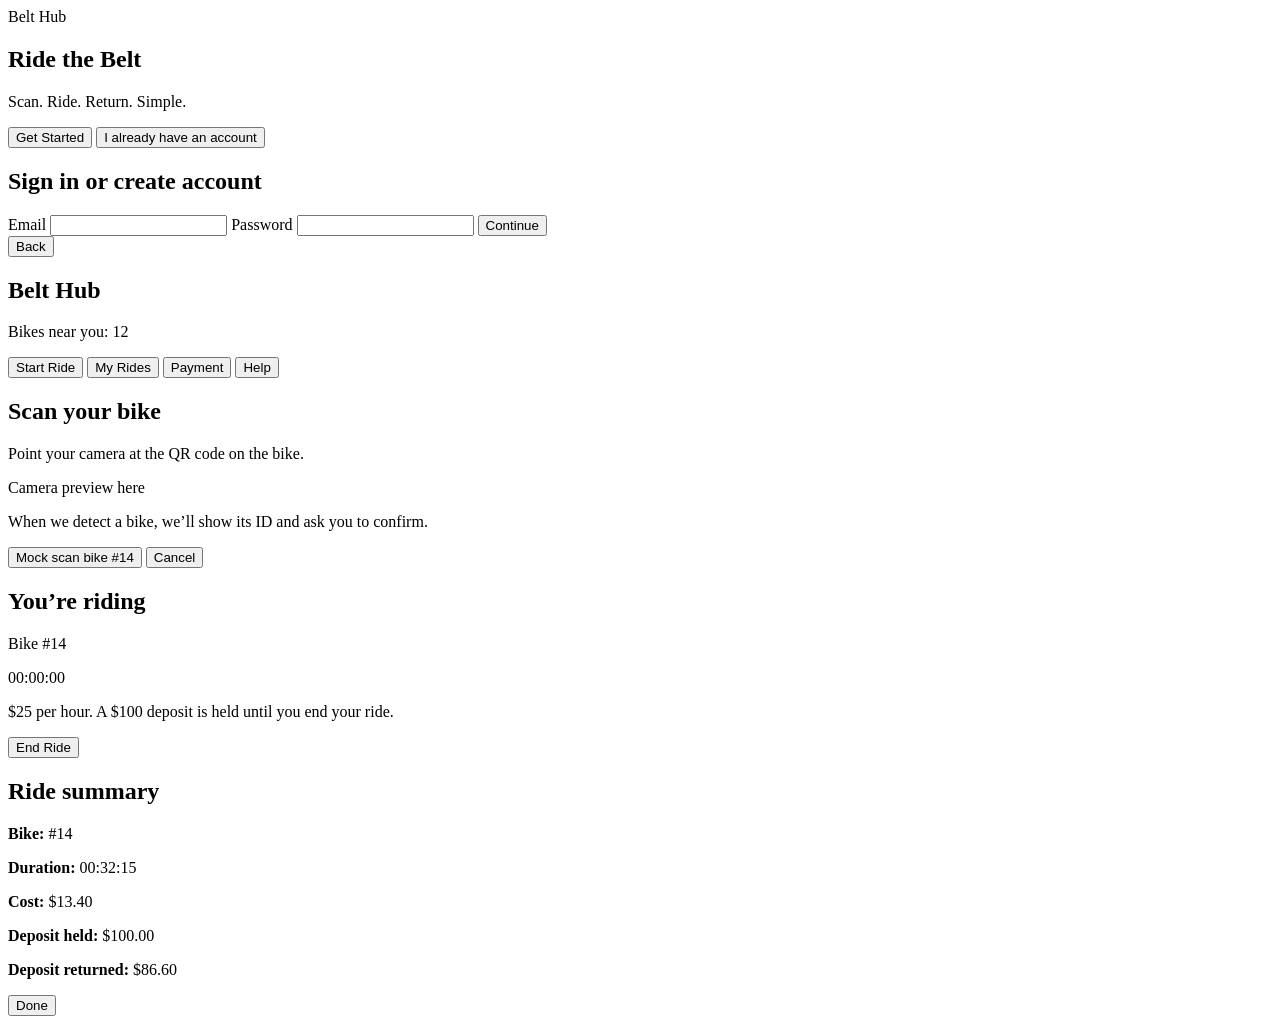
==== public/index.html @ c976058e "Rename index.html to public/index.html" ====
<!DOCTYPE html>
<html lang="en">
<head>
  <meta charset="UTF-8" />
  <title>Belt Hub</title>
  <meta name="viewport" content="width=device-width, initial-scale=1" />
  <link rel="stylesheet" href="style.css" />
</head>
<body>
  <div id="app">

    <!-- 1. WELCOME -->
    <section class="page" id="page-welcome">
      <div class="logo-badge">Belt Hub</div>
      <h1 class="title">Ride the Belt</h1>
      <p class="subtitle">Scan. Ride. Return. Simple.</p>
      <button class="btn primary" data-go="page-auth">Get Started</button>
      <button class="btn ghost" data-go="page-auth">I already have an account</button>
    </section>

    <!-- 2. AUTH (LOGIN / REGISTER) -->
    <section class="page hidden" id="page-auth">
      <h2 class="title">Sign in or create account</h2>
      <div class="card">
        <label class="field">
          <span>Email</span>
          <input type="email" id="auth-email" />
        </label>
        <label class="field">
          <span>Password</span>
          <input type="password" id="auth-password" />
        </label>
        <button class="btn primary" id="btn-login">Continue</button>
      </div>
      <button class="btn text" data-go="page-welcome">Back</button>
    </section>

    <!-- 3. HOME / START RIDE -->
    <section class="page hidden" id="page-home">
      <h2 class="title">Belt Hub</h2>
      <p class="subtitle">Bikes near you: <span id="bike-count">12</span></p>

      <div class="bubble-stack">
        <button class="bubble main" data-go="page-qr">
          Start Ride
        </button>
        <button class="bubble" data-go="page-history">
          My Rides
        </button>
        <button class="bubble" data-go="page-payment">
          Payment
        </button>
        <button class="bubble" data-go="page-help">
          Help
        </button>
      </div>
    </section>

    <!-- 4. QR SCAN BIKE -->
    <section class="page hidden" id="page-qr">
      <h2 class="title">Scan your bike</h2>
      <p class="subtitle">Point your camera at the QR code on the bike.</p>

      <div class="card qr-card">
        <div class="qr-placeholder">
          Camera preview here
        </div>
        <p class="note">
          When we detect a bike, we’ll show its ID and ask you to confirm.
        </p>
      </div>

      <button class="btn primary" id="btn-mock-scan">Mock scan bike #14</button>
      <button class="btn text" data-go="page-home">Cancel</button>
    </section>

    <!-- 5. ACTIVE RIDE -->
    <section class="page hidden" id="page-ride">
      <h2 class="title">You’re riding</h2>
      <p class="subtitle">Bike <span id="ride-bike-id">#14</span></p>

      <div class="timer-ring">
        <div class="timer-time" id="ride-timer">00:00:00</div>
      </div>
      <p class="note">
        $25 per hour. A $100 deposit is held until you end your ride.
      </p>

      <button class="btn danger" id="btn-end-ride">End Ride</button>
    </section>

    <!-- 6. END RIDE / SUMMARY -->
    <section class="page hidden" id="page-summary">
      <h2 class="title">Ride summary</h2>
      <div class="card">
        <p><strong>Bike:</strong> <span id="summary-bike-id">#14</span></p>
        <p><strong>Duration:</strong> <span id="summary-duration">00:32:15</span></p>
        <p><strong>Cost:</strong> $<span id="summary-cost">13.40</span></p>
        <p><strong>Deposit held:</strong> $100.00</p>
        <p><strong>Deposit returned:</strong> $<span id="summary-return">86.60</span></p>
      </div>
      <button class="btn primary" data-go="page-home">Done</button>
    </section>

  </div>

  <script src="app.js"></script>
</body>
</html>
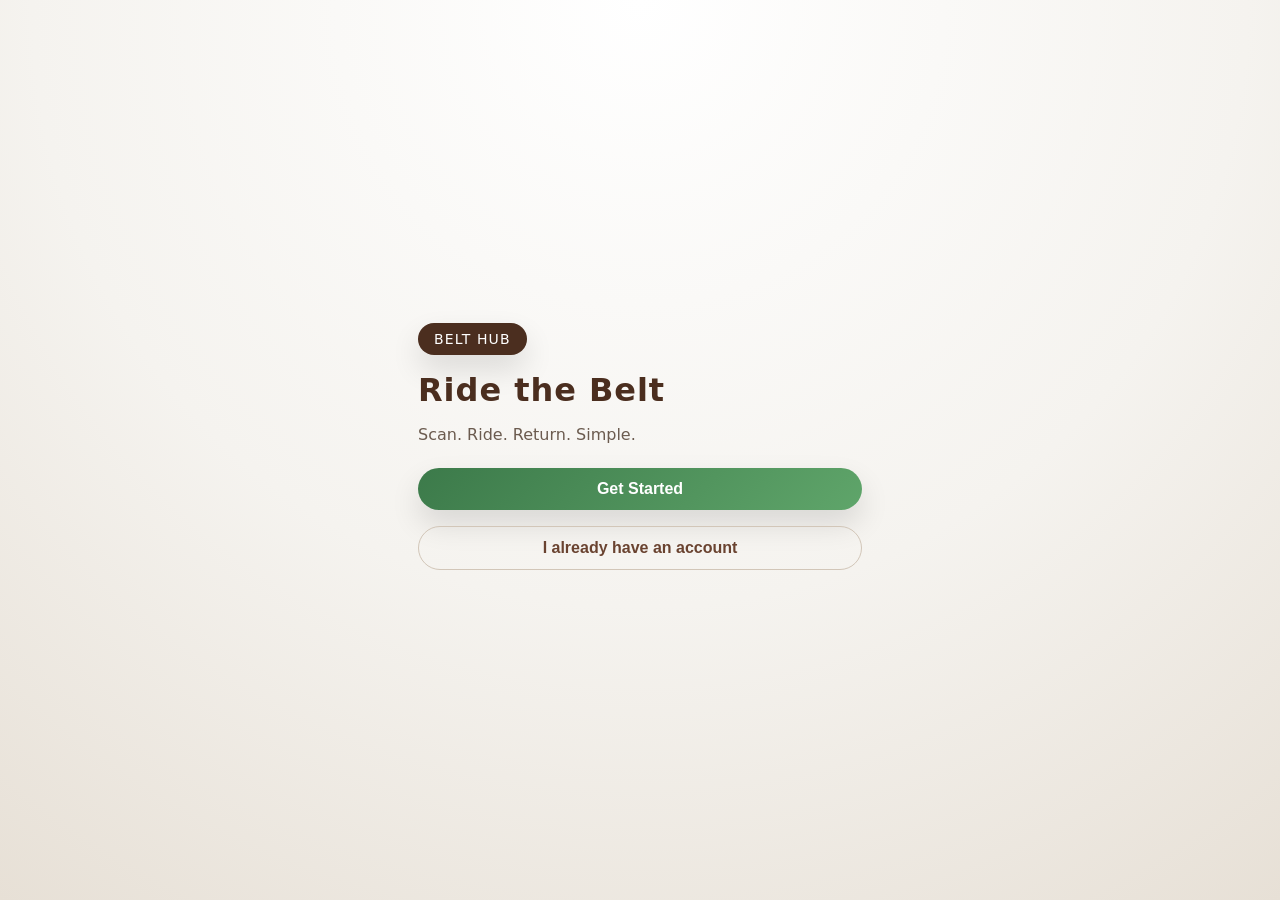
==== commit ea8b8a69: "Rename index.html to public/index.html" ====
--- a/public/index.html
+++ b/public/index.html
@@ -4,7 +4,7 @@
   <meta charset="UTF-8" />
   <title>Belt Hub</title>
   <meta name="viewport" content="width=device-width, initial-scale=1" />
-  <link rel="stylesheet" href="style.css" />
+  <link rel="stylesheet" href="/styles/style.css" />
 </head>
 <body>
   <div id="app">
@@ -104,6 +104,6 @@
 
   </div>
 
-  <script src="app.js"></script>
+  <script type="module" src="/app.js"></script>
 </body>
 </html>
--- a/styles/style.css
+++ b/styles/style.css
@@ -0,0 +1,225 @@
+:root {
+  --brown: #4b2e1f;
+  --brown-soft: #6a4330;
+  --green: #3c7a4a;
+  --green-soft: #5fa56a;
+  --white: #ffffff;
+  --bg: #f5f3ef;
+  --text-main: #2b241f;
+  --danger: #b53939;
+  --radius-bubble: 999px;
+  --shadow-soft: 0 14px 30px rgba(0, 0, 0, 0.12);
+  --shadow-card: 0 10px 24px rgba(0, 0, 0, 0.08);
+  --font-main: system-ui, -apple-system, BlinkMacSystemFont, "SF Pro Text", sans-serif;
+}
+
+*,
+*::before,
+*::after {
+  box-sizing: border-box;
+}
+
+body {
+  margin: 0;
+  font-family: var(--font-main);
+  background: radial-gradient(circle at top, #ffffff 0, var(--bg) 55%, #e7e0d6 100%);
+  color: var(--text-main);
+}
+
+#app {
+  min-height: 100vh;
+  max-width: 480px;
+  margin: 0 auto;
+  padding: 24px 18px 32px;
+  display: flex;
+  align-items: stretch;
+  justify-content: center;
+}
+
+.page {
+  width: 100%;
+  display: flex;
+  flex-direction: column;
+  gap: 16px;
+  align-items: stretch;
+  justify-content: center;
+}
+
+.hidden {
+  display: none !important;
+}
+
+.logo-badge {
+  align-self: flex-start;
+  padding: 8px 16px;
+  border-radius: 999px;
+  background: var(--brown);
+  color: var(--white);
+  font-size: 14px;
+  letter-spacing: 0.08em;
+  text-transform: uppercase;
+  box-shadow: var(--shadow-soft);
+}
+
+.title {
+  font-size: 32px;
+  font-weight: 700;
+  letter-spacing: 0.03em;
+  color: var(--brown);
+  margin: 0;
+}
+
+.subtitle {
+  margin: 0 0 8px;
+  color: #6b5b4f;
+}
+
+.card {
+  background: var(--white);
+  border-radius: 24px;
+  padding: 18px 16px;
+  box-shadow: var(--shadow-card);
+}
+
+.field {
+  display: flex;
+  flex-direction: column;
+  gap: 4px;
+  margin-bottom: 12px;
+  font-size: 14px;
+}
+
+.field span {
+  color: #6b5b4f;
+}
+
+.field input {
+  border-radius: 999px;
+  border: 1px solid #d2c6b8;
+  padding: 10px 14px;
+  font-size: 15px;
+  outline: none;
+}
+
+.field input:focus {
+  border-color: var(--green-soft);
+  box-shadow: 0 0 0 1px rgba(95, 165, 106, 0.4);
+}
+
+.btn {
+  border: none;
+  border-radius: var(--radius-bubble);
+  padding: 12px 18px;
+  font-size: 16px;
+  font-weight: 600;
+  cursor: pointer;
+  transition: transform 0.08s ease, box-shadow 0.08s ease, background 0.12s ease;
+}
+
+.btn.primary {
+  background: linear-gradient(135deg, var(--green) 0, var(--green-soft) 100%);
+  color: var(--white);
+  box-shadow: var(--shadow-soft);
+}
+
+.btn.ghost {
+  background: transparent;
+  color: var(--brown-soft);
+  border: 1px solid #d2c6b8;
+}
+
+.btn.text {
+  background: transparent;
+  color: var(--brown-soft);
+  padding: 6px 0;
+  font-size: 14px;
+}
+
+.btn.danger {
+  background: linear-gradient(135deg, var(--danger) 0, #e45a5a 100%);
+  color: var(--white);
+  box-shadow: var(--shadow-soft);
+}
+
+.btn:active {
+  transform: translateY(1px) scale(0.99);
+  box-shadow: 0 6px 16px rgba(0, 0, 0, 0.12);
+}
+
+.bubble-stack {
+  display: flex;
+  flex-direction: column;
+  gap: 12px;
+  margin-top: 8px;
+}
+
+.bubble {
+  border-radius: var(--radius-bubble);
+  border: none;
+  padding: 14px 18px;
+  text-align: left;
+  font-size: 16px;
+  font-weight: 600;
+  background: var(--white);
+  color: var(--brown-soft);
+  box-shadow: var(--shadow-soft);
+  cursor: pointer;
+}
+
+.bubble.main {
+  background: radial-gradient(circle at top left, var(--green-soft), var(--green));
+  color: var(--white);
+}
+
+.qr-card {
+  display: flex;
+  flex-direction: column;
+  gap: 12px;
+}
+
+.qr-placeholder {
+  height: 220px;
+  border-radius: 24px;
+  background: repeating-linear-gradient(
+    45deg,
+    #e3d8cb,
+    #e3d8cb 10px,
+    #f5eee4 10px,
+    #f5eee4 20px
+  );
+  display: flex;
+  align-items: center;
+  justify-content: center;
+  color: #7a6a5b;
+  font-size: 14px;
+}
+
+.note {
+  font-size: 13px;
+  color: #7a6a5b;
+}
+
+.timer-ring {
+  width: 220px;
+  height: 220px;
+  border-radius: 50%;
+  margin: 12px auto;
+  background: conic-gradient(from 180deg, var(--green-soft), var(--green), var(--brown-soft));
+  display: flex;
+  align-items: center;
+  justify-content: center;
+  box-shadow: var(--shadow-soft);
+}
+
+.timer-time {
+  width: 170px;
+  height: 170px;
+  border-radius: 50%;
+  background: var(--bg);
+  display: flex;
+  align-items: center;
+  justify-content: center;
+  font-size: 26px;
+  font-weight: 700;
+  color: var(--brown);
+}
